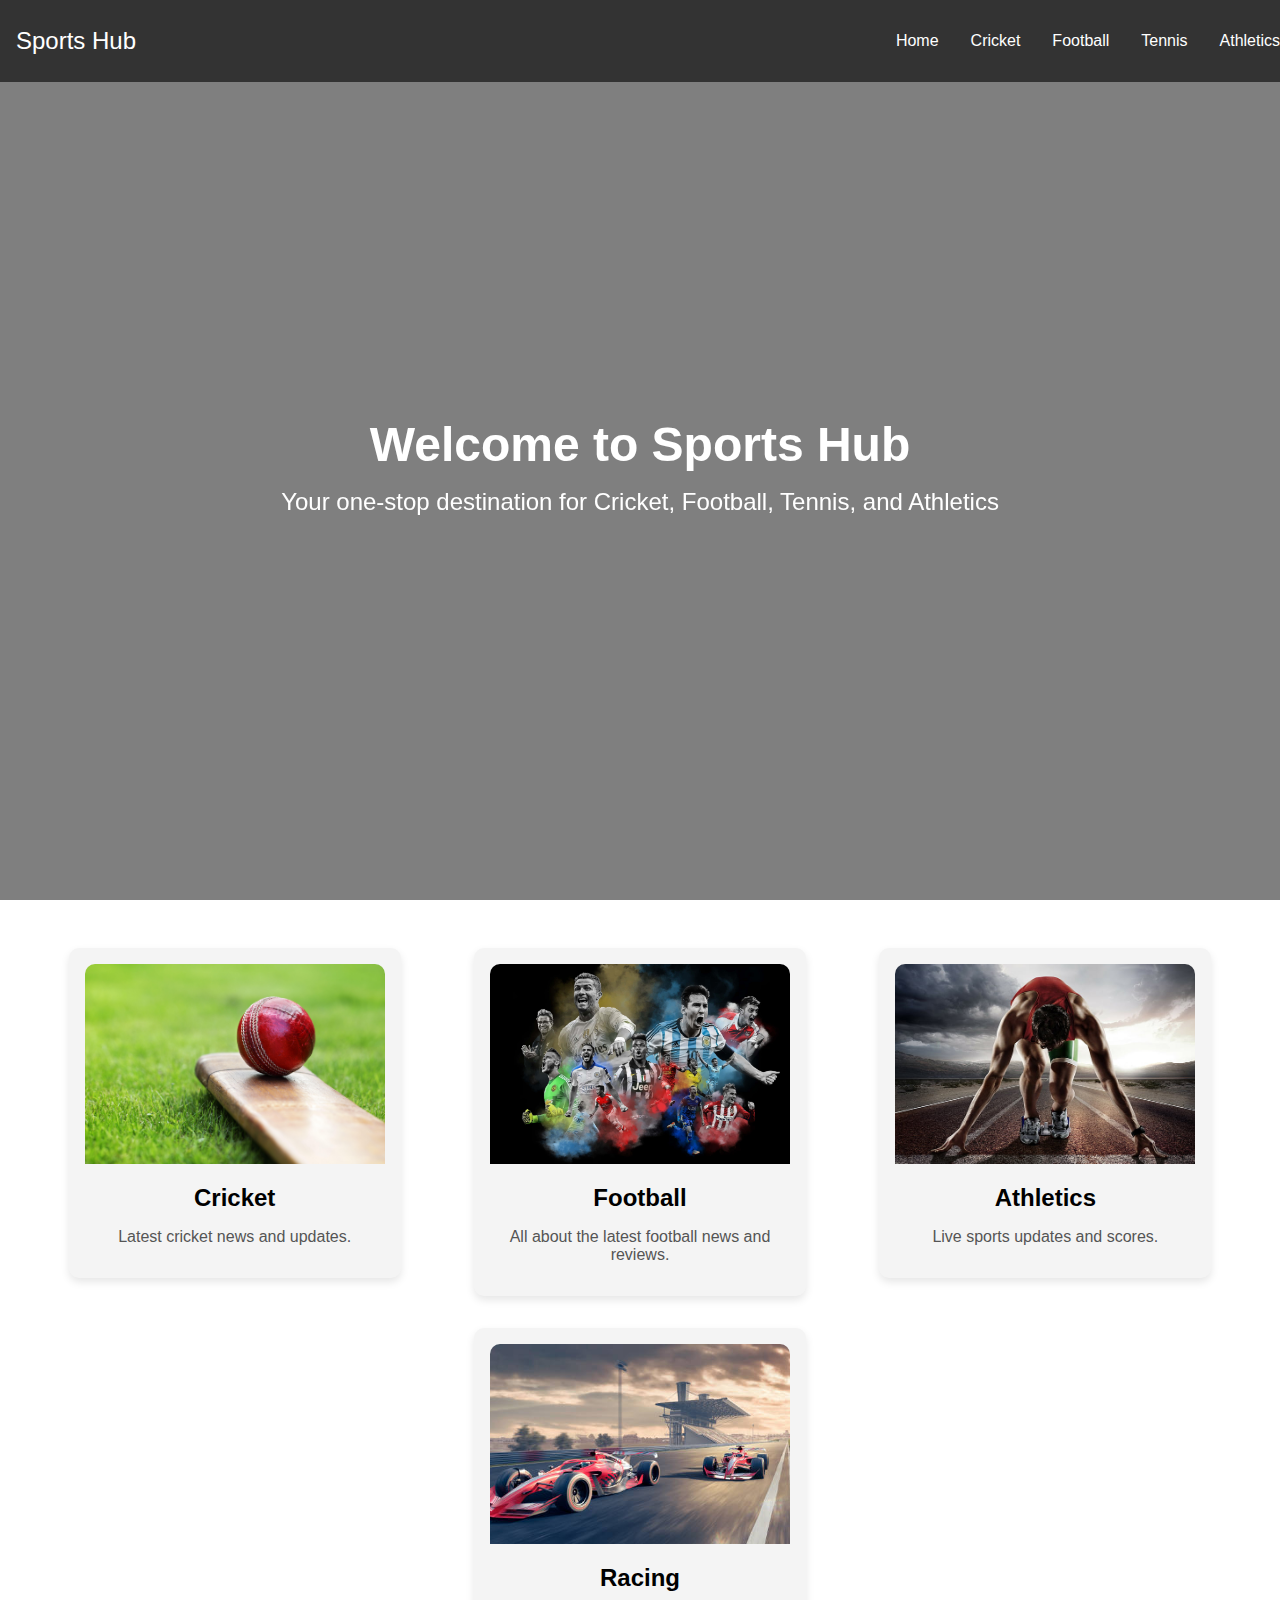
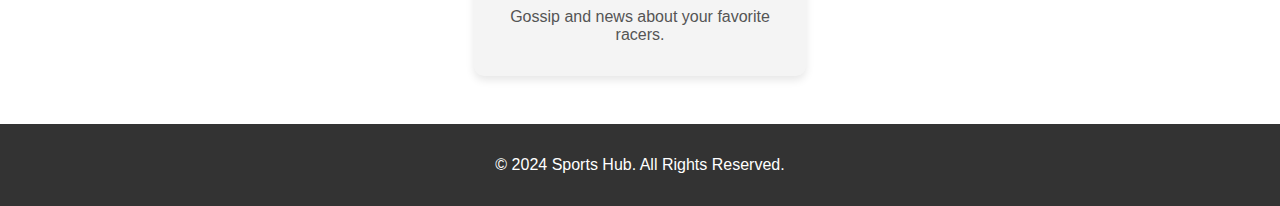
==== index.html @ f1164ae5 "Athletics part 1" ====
<!DOCTYPE html>
<html lang="en">
<head>
    <meta charset="UTF-8">
    <meta name="viewport" content="width=device-width, initial-scale=1.0">
    <title>Sports Hub</title>
    <style>
        /* General Styles */
        body, html {
            margin: 0;
            padding: 0;
            box-sizing: border-box;
            font-family: Arial, sans-serif;
            overflow-x: hidden;
        }

        /* Navigation Bar */
        .navbar {
            display: flex;
            justify-content: space-between;
            align-items: center;
            padding: 1rem;
            background-color: #333;
            position: fixed;
            width: 100%;
            top: 0;
            z-index: 1000;
        }

        .navbar .logo {
            color: #fff;
            font-size: 1.5rem;
        }

        .navbar .nav-links {
            list-style: none;
            display: flex;
        }

        .navbar .nav-links li {
            margin: 0 1rem;
        }

        .navbar .nav-links a {
            color: #fff;
            text-decoration: none;
        }

        .navbar .nav-links a:hover {
            text-decoration: underline;
        }

        /* Background Video Section */
        .video-section {
            position: relative;
            height: 100vh;
            overflow: hidden;
        }

        .video-section iframe {
            position: absolute;
            top: 50%;
            left: 50%;
            width: 100%;
            height: 100%;
            object-fit: cover;
            transform: translate(-50%, -50%);
            z-index: -1;
        }

        .video-overlay {
            position: absolute;
            top: 0;
            left: 0;
            width: 100%;
            height: 100%;
            background: rgba(0, 0, 0, 0.5);
            display: flex;
            flex-direction: column;
            justify-content: center;
            align-items: center;
            color: #fff;
            text-align: center;
        }

        .video-overlay h1 {
            font-size: 3rem;
            margin-bottom: 1rem;
        }

        .video-overlay p {
            font-size: 1.5rem;
            margin: 0;
        }

        /* Image Cards Section */
        .cards {
            display: flex;
            justify-content: space-around;
            padding: 2rem;
            flex-wrap: wrap;
            background: #fff;
        }

        .card {
            flex: 1;
            margin: 1rem;
            padding: 1rem;
            background: #f4f4f4;
            text-align: center;
            border-radius: 10px;
            max-width: 300px;
            box-shadow: 0 4px 8px rgba(0, 0, 0, 0.1);
        }

        .card img {
            width: 100%;
            height: 200px;
            object-fit: cover;
            border-radius: 10px 10px 0 0;
        }

        .card h2 {
            margin: 1rem 0;
        }

        .card p {
            color: #555;
        }

        .cards a {
            text-decoration: none;
            color: inherit;
        }

        /* Footer */
        footer {
            background-color: #333;
            color: #fff;
            text-align: center;
            padding: 1rem 0;
        }

        /* Responsive Design */
        @media (max-width: 768px) {
            .navbar .nav-links {
                flex-direction: column;
                display: none;
            }

            .navbar .nav-links.active {
                display: flex;
            }

            .cards {
                flex-direction: column;
            }

            .card {
                margin: 1rem 0;
            }
        }
    </style>
</head>
<body>
    <!-- Navigation Bar -->
    <nav class="navbar">
        <div class="logo">Sports Hub</div>
        <ul class="nav-links">
            <li><a href="index.html">Home</a></li>
            <li><a href="#">Cricket</a></li>
            <li><a href="#">Football</a></li>
            <li><a href="#">Tennis</a></li>
            <li><a href="#">Athletics</a></li>
        </ul>
    </nav>

    <!-- Background Video Section -->
    <div class="video-section">
        <iframe src="https://www.youtube.com/embed/L3374C3OyrY?autoplay=1&mute=1&loop=1&playlist=L3374C3OyrY&controls=0" frameborder="0" allow="autoplay; encrypted-media" allowfullscreen></iframe>
        <div class="video-overlay">
            <h1>Welcome to Sports Hub</h1>
            <p>Your one-stop destination for Cricket, Football, Tennis, and Athletics</p>
        </div>
    </div>

    <!-- Image Cards Section -->
    <section class="cards">
        <a href="cricket.html">
            <div class="card">
                <img src="images/cricket.jpeg" alt="Cricket">
                <h2>Cricket</h2>
                <p>Latest cricket news and updates.</p>
            </div>
        </a>
        <a href="football.html">
            <div class="card">
                <img src="images/football.jpeg" alt="Football">
                <h2>Football</h2>
                <p>All about the latest football news and reviews.</p>
            </div>
        </a>
        <a href="athletics.html">
            <div class="card">
                <img src="images/athlatics.jpeg" alt="Athletics">
                <h2>Athletics</h2>
                <p>Live sports updates and scores.</p>
            </div>
        </a>
        <a href="racing.html">
            <div class="card">
                <img src="images/race.jpeg" alt="Racing">
                <h2>Racing</h2>
                <p>Gossip and news about your favorite racers.</p>
            </div>
        </a>
    </section>

    <!-- Footer -->
    <footer>
        <p>&copy; 2024 Sports Hub. All Rights Reserved.</p>
    </footer>
</body>
</html>
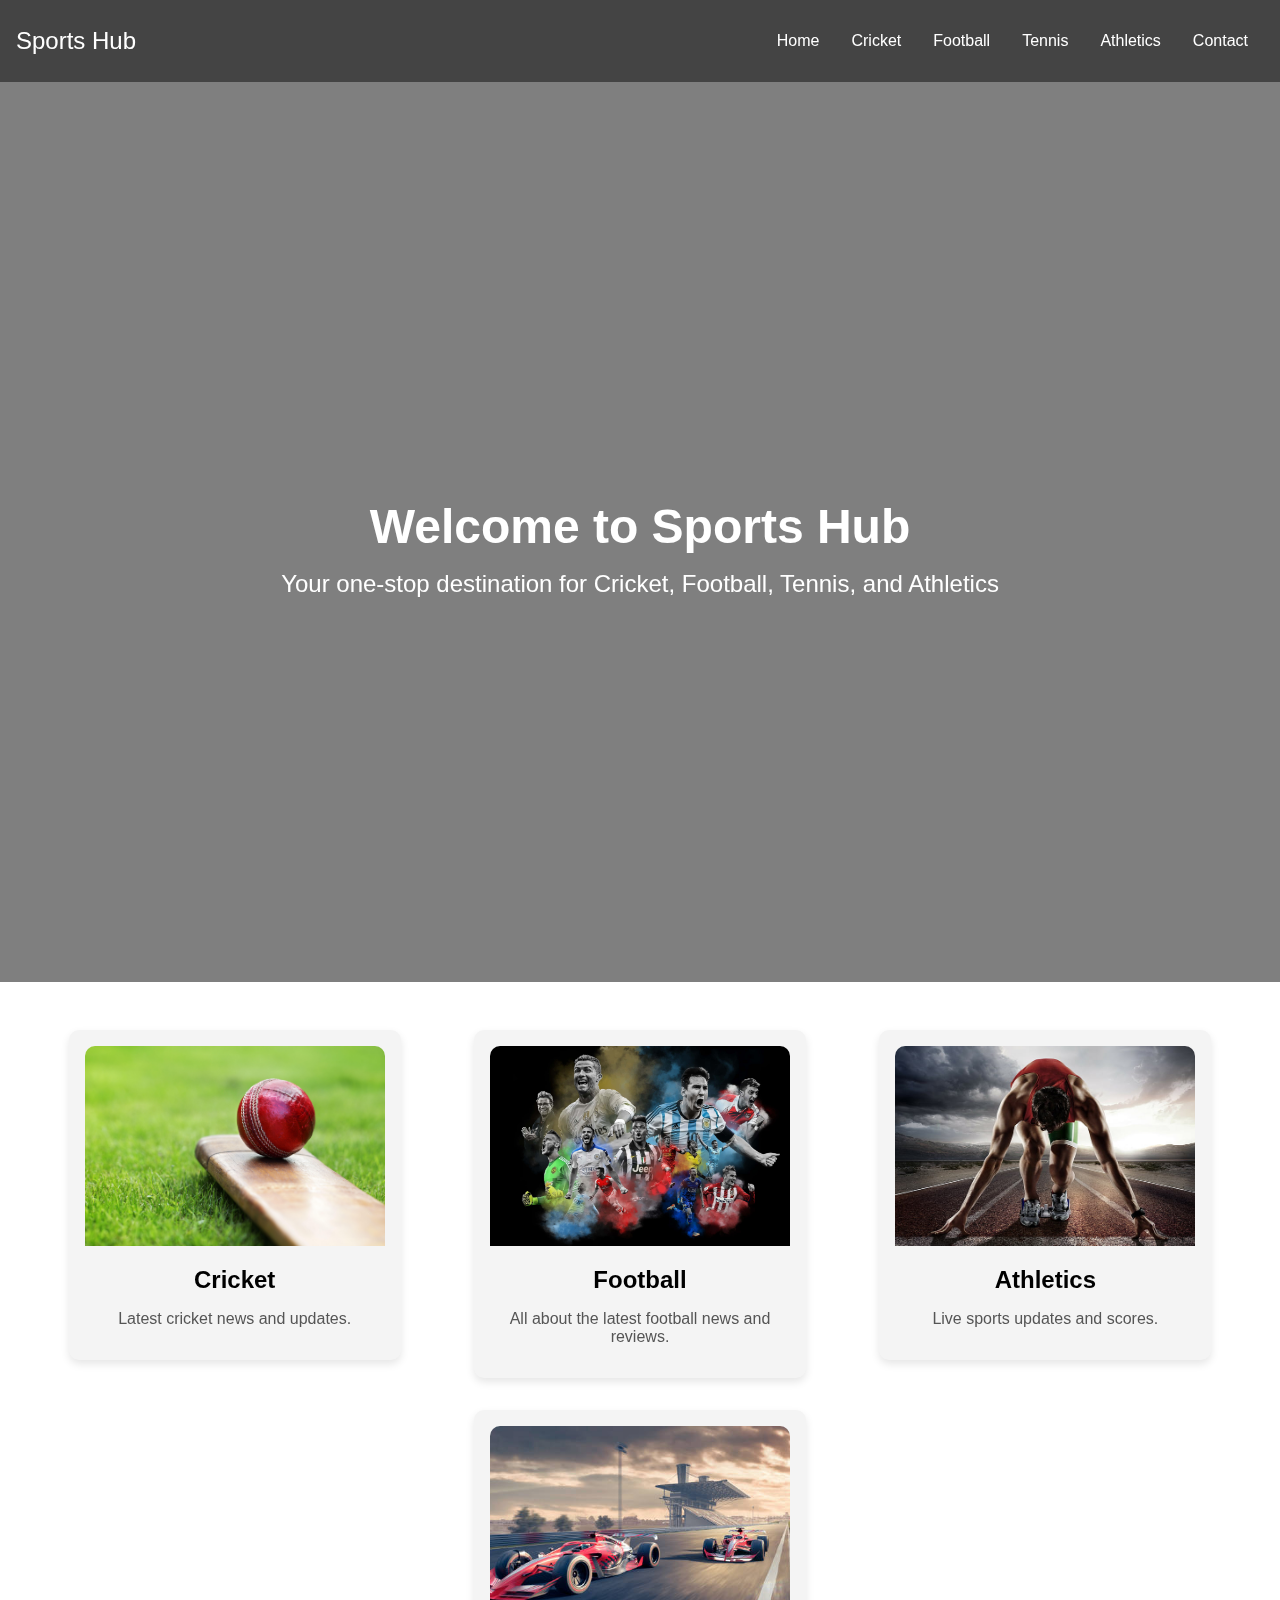
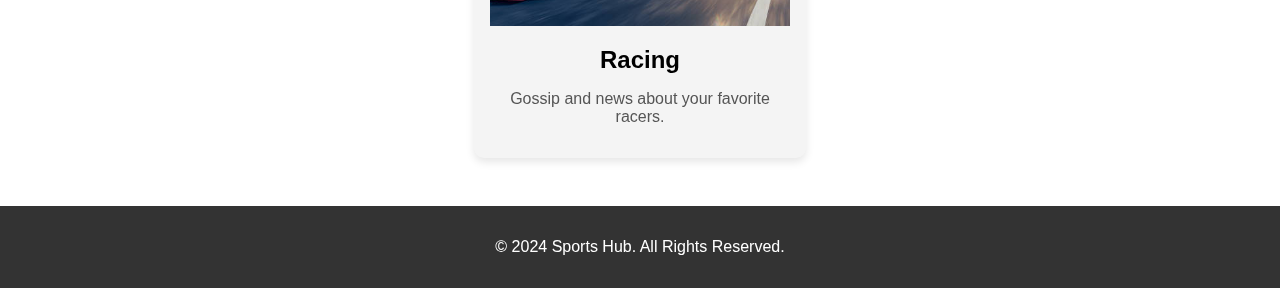
==== commit 1a7c2c7f: "contact page" ====
--- a/index.html
+++ b/index.html
@@ -20,11 +20,7 @@
             justify-content: space-between;
             align-items: center;
             padding: 1rem;
-            background-color: #333;
-            position: fixed;
-            width: 100%;
-            top: 0;
-            z-index: 1000;
+            background-color: #444;
         }
 
         .navbar .logo {
@@ -172,6 +168,7 @@
             <li><a href="#">Football</a></li>
             <li><a href="#">Tennis</a></li>
             <li><a href="#">Athletics</a></li>
+            <li><a href="contact.html">Contact</a></li>
         </ul>
     </nav>
 
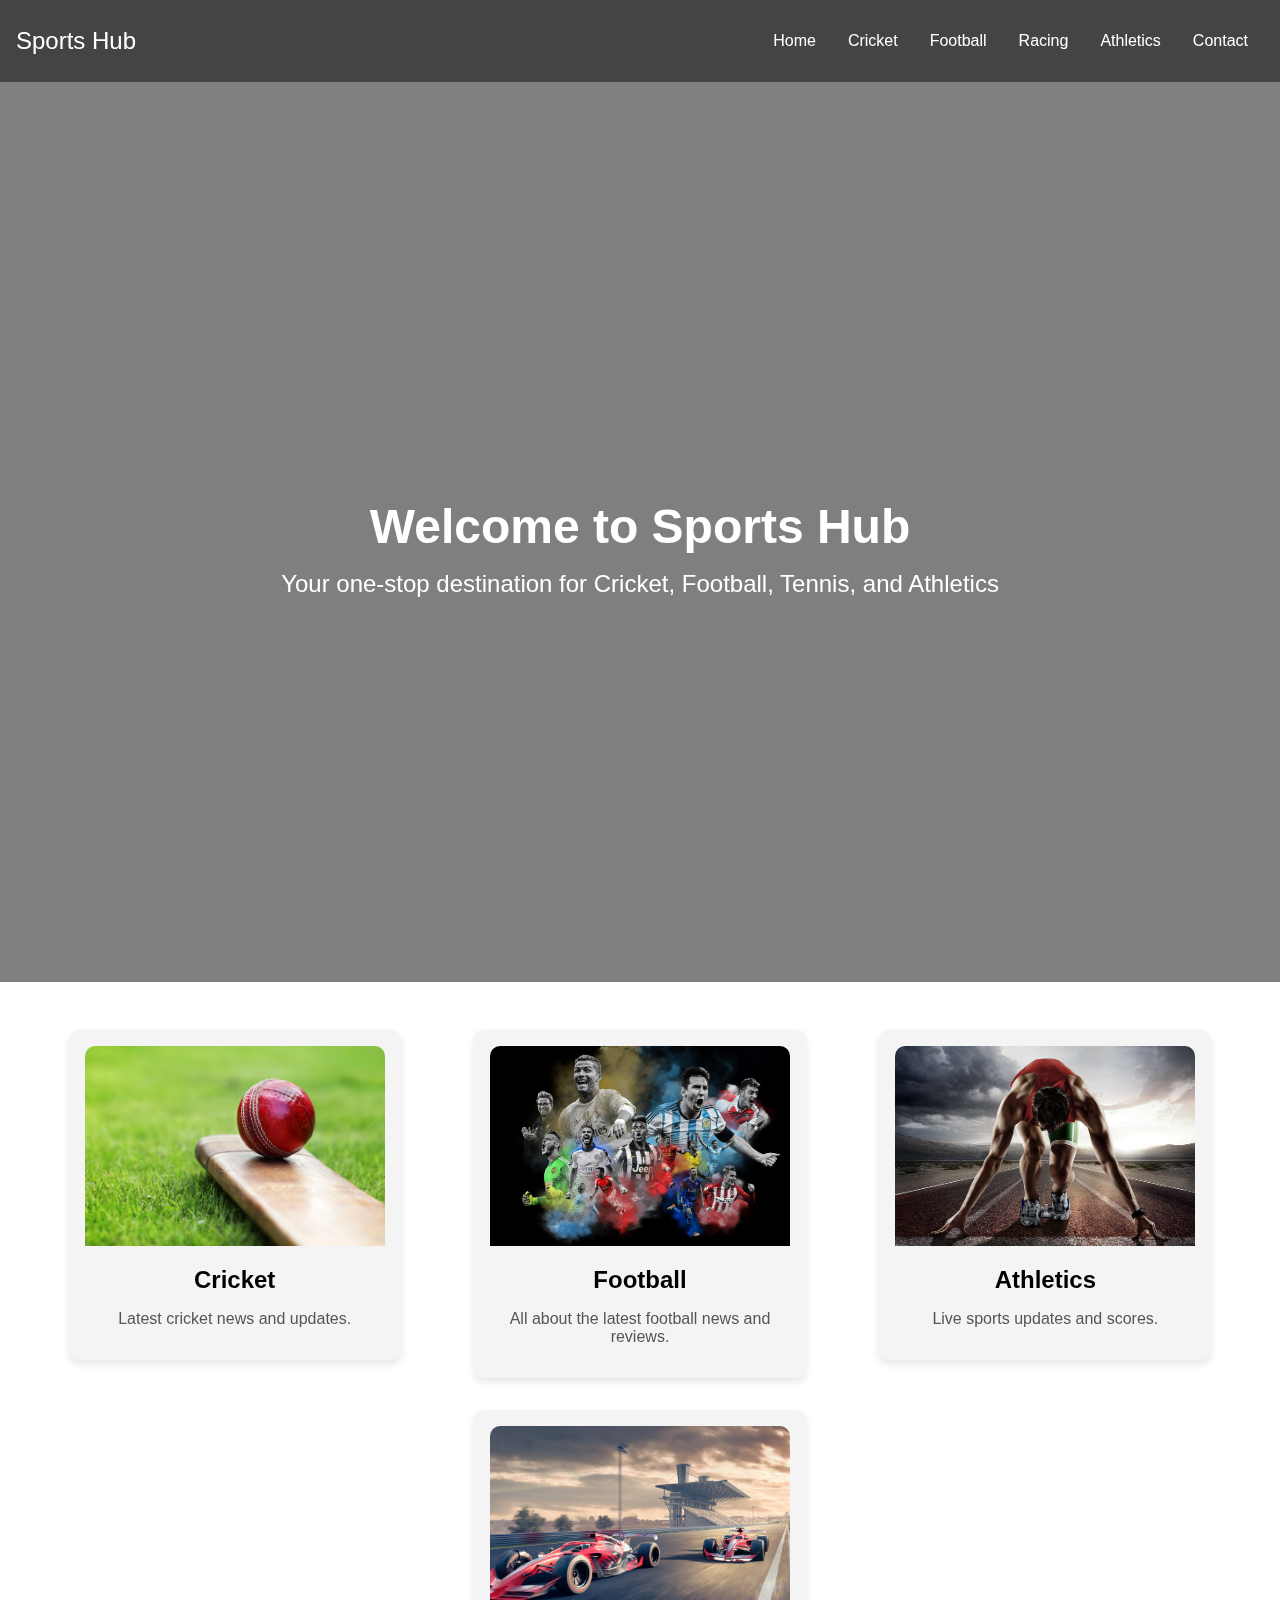
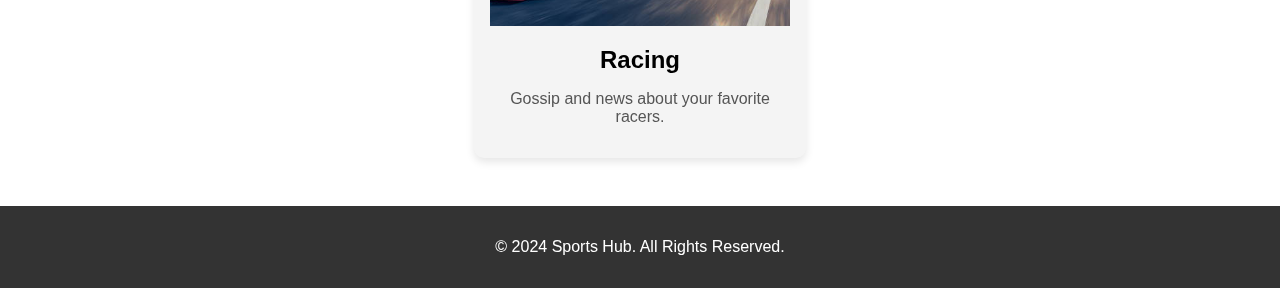
==== commit 27de9b31: "nisal part ok" ====
--- a/index.html
+++ b/index.html
@@ -164,10 +164,10 @@
         <div class="logo">Sports Hub</div>
         <ul class="nav-links">
             <li><a href="index.html">Home</a></li>
-            <li><a href="#">Cricket</a></li>
+            <li><a href="cricket.html">Cricket</a></li>
             <li><a href="#">Football</a></li>
-            <li><a href="#">Tennis</a></li>
-            <li><a href="#">Athletics</a></li>
+            <li><a href="racing.html">Racing</a></li>
+            <li><a href="athletics.html">Athletics</a></li>
             <li><a href="contact.html">Contact</a></li>
         </ul>
     </nav>
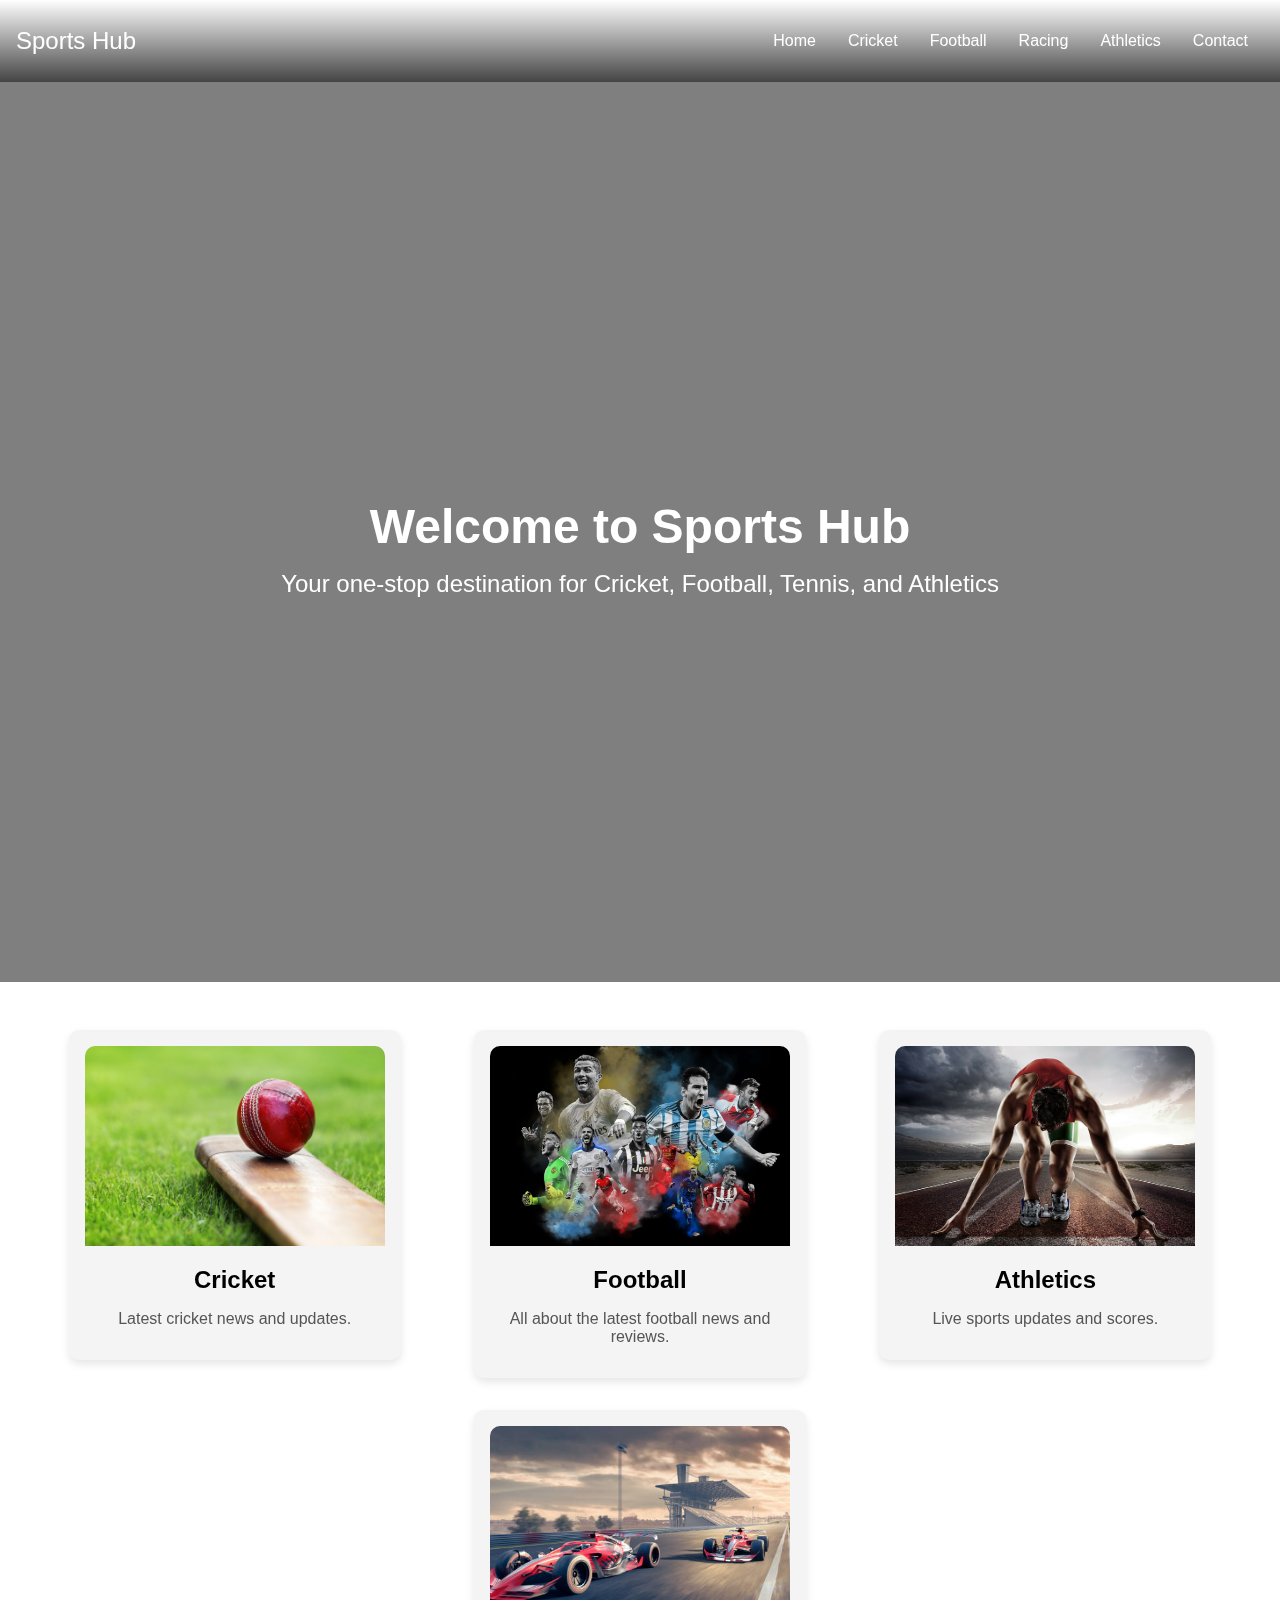
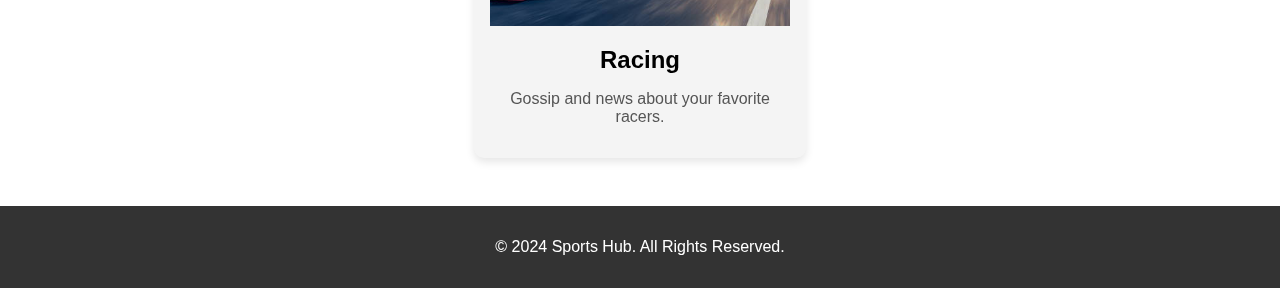
==== commit e82ee295: "athalatics ok.." ====
--- a/index.html
+++ b/index.html
@@ -20,7 +20,7 @@
             justify-content: space-between;
             align-items: center;
             padding: 1rem;
-            background-color: #444;
+            background: linear-gradient(to bottom, #ffffff 0%, #444 100%);
         }
 
         .navbar .logo {
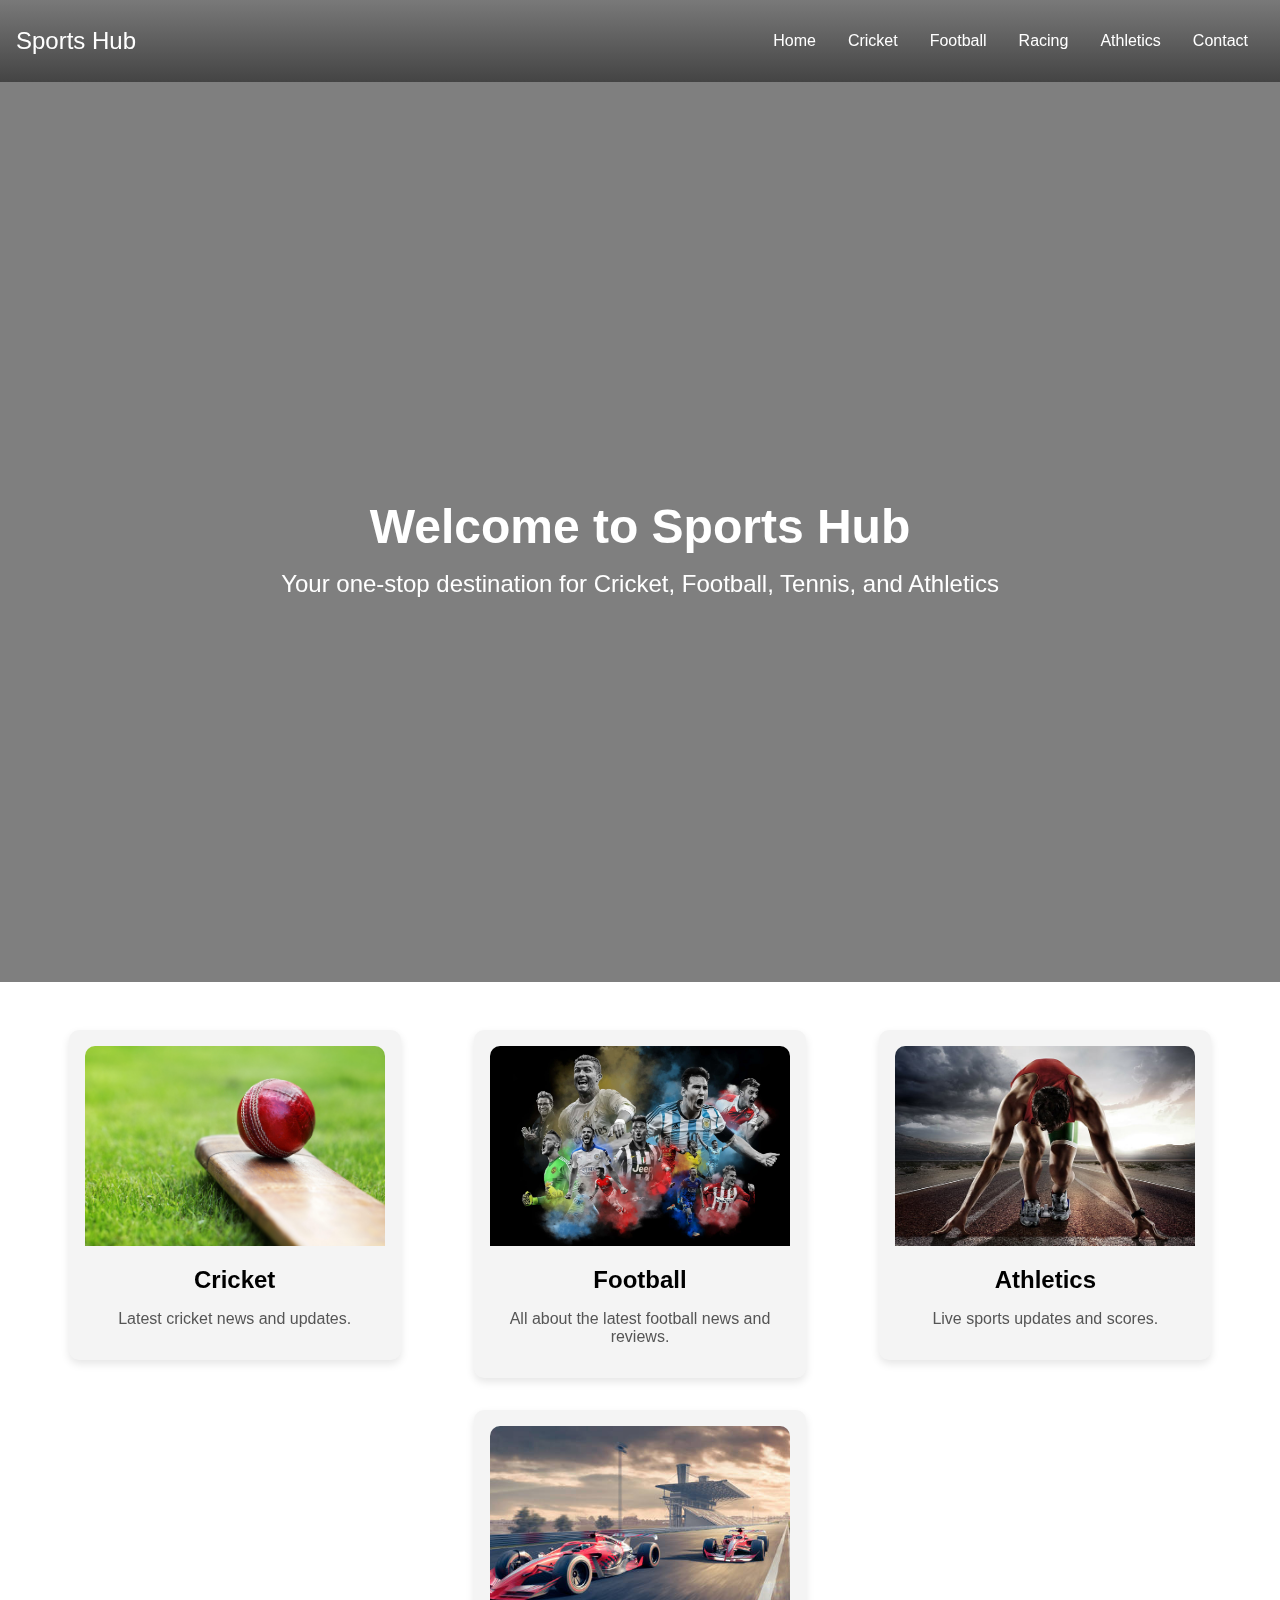
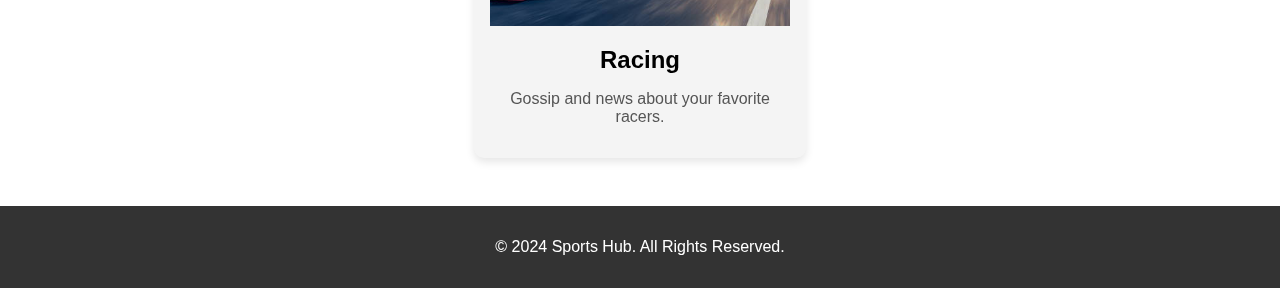
==== commit efc54a66: "final first part" ====
--- a/index.html
+++ b/index.html
@@ -4,6 +4,7 @@
     <meta charset="UTF-8">
     <meta name="viewport" content="width=device-width, initial-scale=1.0">
     <title>Sports Hub</title>
+    <link rel="stylesheet" href="navbar.css">
     <style>
         /* General Styles */
         body, html {
@@ -15,36 +16,7 @@
         }
 
         /* Navigation Bar */
-        .navbar {
-            display: flex;
-            justify-content: space-between;
-            align-items: center;
-            padding: 1rem;
-            background: linear-gradient(to bottom, #ffffff 0%, #444 100%);
-        }
-
-        .navbar .logo {
-            color: #fff;
-            font-size: 1.5rem;
-        }
-
-        .navbar .nav-links {
-            list-style: none;
-            display: flex;
-        }
-
-        .navbar .nav-links li {
-            margin: 0 1rem;
-        }
-
-        .navbar .nav-links a {
-            color: #fff;
-            text-decoration: none;
-        }
-
-        .navbar .nav-links a:hover {
-            text-decoration: underline;
-        }
+        
 
         /* Background Video Section */
         .video-section {
@@ -160,12 +132,12 @@
 </head>
 <body>
     <!-- Navigation Bar -->
-    <nav class="navbar">
+    <nav class="navbarh">
         <div class="logo">Sports Hub</div>
         <ul class="nav-links">
             <li><a href="index.html">Home</a></li>
             <li><a href="cricket.html">Cricket</a></li>
-            <li><a href="#">Football</a></li>
+            <li><a href="football.html">Football</a></li>
             <li><a href="racing.html">Racing</a></li>
             <li><a href="athletics.html">Athletics</a></li>
             <li><a href="contact.html">Contact</a></li>
--- a/navbar.css
+++ b/navbar.css
@@ -0,0 +1,31 @@
+/* Navigation Bar */
+        .navbarh {
+            display: flex;
+            justify-content: space-between;
+            align-items: center;
+            padding: 1rem;
+            background: linear-gradient(to bottom, #797979 0%, #444 100%);
+        }
+
+        .navbarh .logo {
+            color: #fff;
+            font-size: 1.5rem;
+        }
+
+        .navbarh .nav-links {
+            list-style: none;
+            display: flex;
+        }
+
+        .navbarh .nav-links li {
+            margin: 0 1rem;
+        }
+
+        .navbarh .nav-links a {
+            color: #fff;
+            text-decoration: none;
+        }
+
+        .navbarh .nav-links a:hover {
+            text-decoration: underline;
+        }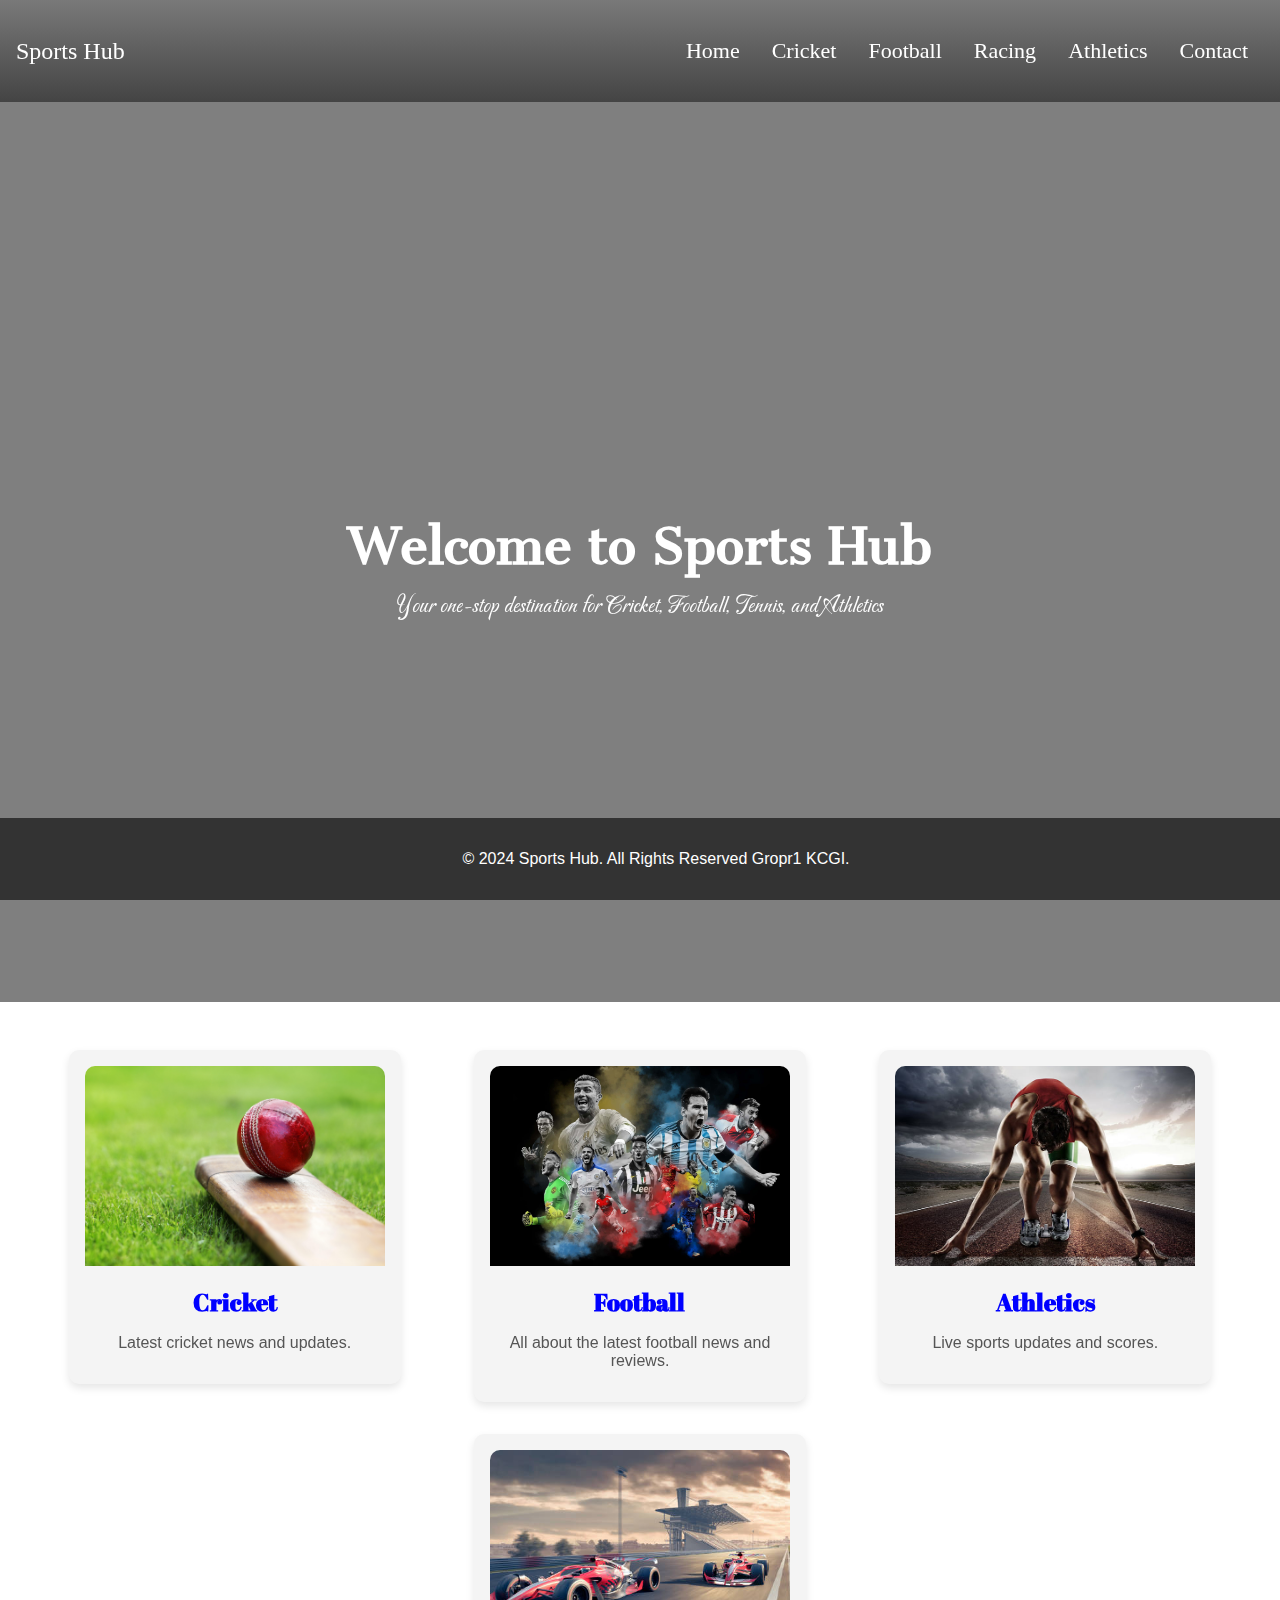
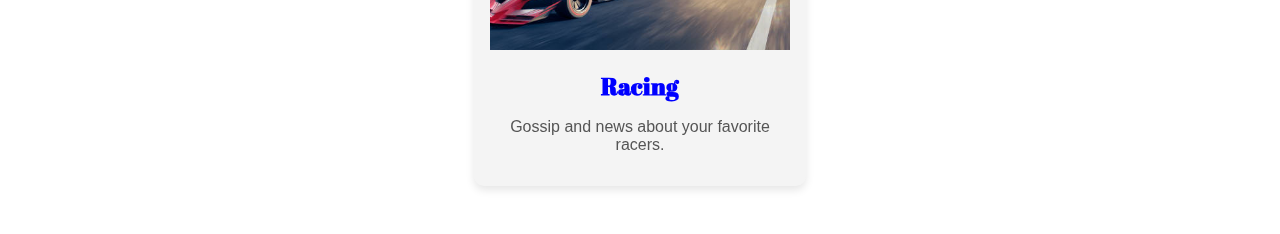
==== commit 11239c14: "final" ====
--- a/index.html
+++ b/index.html
@@ -5,6 +5,9 @@
     <meta name="viewport" content="width=device-width, initial-scale=1.0">
     <title>Sports Hub</title>
     <link rel="stylesheet" href="navbar.css">
+    <link href='https://fonts.googleapis.com/css?family=Abril Fatface' rel='stylesheet'>
+    <link href='https://fonts.googleapis.com/css?family=Cantata One' rel='stylesheet'>
+    <link href='https://fonts.googleapis.com/css?family=Carattere' rel='stylesheet'>
     <style>
         /* General Styles */
         body, html {
@@ -54,13 +57,28 @@
         .video-overlay h1 {
             font-size: 3rem;
             margin-bottom: 1rem;
+            font-family: 'Cantata One';
+            animation-name: fontstyle;
+            animation-duration: 4s;
+            animation-iteration-count: infinite;
         }
 
         .video-overlay p {
             font-size: 1.5rem;
             margin: 0;
-        }
-
+            font-family: 'Carattere';
+            
+            animation-duration: 4s;
+            animation-iteration-count: infinite;
+            
+            animation: fade 3s ease-in-out infinite;
+        }
+
+
+        @keyframes fontstyle {
+            from {color: red;}
+            to {color: yellow;}
+        }
         /* Image Cards Section */
         .cards {
             display: flex;
@@ -90,6 +108,8 @@
 
         .card h2 {
             margin: 1rem 0;
+            color: blue;
+            font-family: 'Abril Fatface';
         }
 
         .card p {
@@ -106,18 +126,32 @@
             background-color: #333;
             color: #fff;
             text-align: center;
-            padding: 1rem 0;
-        }
-
-        /* Responsive Design */
-        @media (max-width: 768px) {
-            .navbar .nav-links {
-                flex-direction: column;
+            padding: 1rem;
+            position: fixed;
+            width: 100%;
+            bottom: 0;
+        }
+        @keyframes fade {
+            from {
+                opacity: 0;
+            }
+            to {
+                opacity: 1;
+            }
+        }
+
+         /* Responsive Design */
+         @media (max-width: 768px) {
+            .navbarh .nav-links {
                 display: none;
             }
 
-            .navbar .nav-links.active {
+            .navbarh .nav-links.active {
                 display: flex;
+            }
+
+            .navbarh .hamburger {
+                display: block;
             }
 
             .cards {
@@ -128,12 +162,15 @@
                 margin: 1rem 0;
             }
         }
+
+
     </style>
 </head>
 <body>
     <!-- Navigation Bar -->
     <nav class="navbarh">
         <div class="logo">Sports Hub</div>
+        
         <ul class="nav-links">
             <li><a href="index.html">Home</a></li>
             <li><a href="cricket.html">Cricket</a></li>
@@ -187,7 +224,7 @@
 
     <!-- Footer -->
     <footer>
-        <p>&copy; 2024 Sports Hub. All Rights Reserved.</p>
+        <p>&copy; 2024 Sports Hub. All Rights Reserved Gropr1 KCGI.</p>
     </footer>
 </body>
 </html>
--- a/navbar.css
+++ b/navbar.css
@@ -1,31 +1,78 @@
 /* Navigation Bar */
-        .navbarh {
-            display: flex;
-            justify-content: space-between;
-            align-items: center;
-            padding: 1rem;
-            background: linear-gradient(to bottom, #797979 0%, #444 100%);
-        }
+.navbarh {
+    display: flex;
+    justify-content: space-between;
+    align-items: center;
+    padding: 1rem;
+    background: linear-gradient(to bottom, #797979 0%, #444 100%);
+    font-family: 'Bodoni Moda';
+    font-size: 22px;
+    /* position: relative; */
+}
 
-        .navbarh .logo {
-            color: #fff;
-            font-size: 1.5rem;
-        }
+.navbarh .logo {
+    color: #fff;
+    font-size: 1.5rem;
+}
 
-        .navbarh .nav-links {
-            list-style: none;
-            display: flex;
-        }
+.navbarh .nav-links {
+    list-style: none;
+    display: flex;
+}
 
-        .navbarh .nav-links li {
-            margin: 0 1rem;
-        }
+.navbarh .nav-links li {
+    margin: 0 1rem;
+}
 
-        .navbarh .nav-links a {
-            color: #fff;
-            text-decoration: none;
-        }
+.navbarh .nav-links a {
+    color: #fff;
+    text-decoration: none;
+}
 
-        .navbarh .nav-links a:hover {
-            text-decoration: underline;
-        }+.navbarh .nav-links a:hover {
+    color: rgb(255, 0, 0);
+    font-size: x-large;
+}
+
+/* Responsive Styles */
+@media (max-width: 768px) {
+    .navbarh {
+        flex-direction: column;
+        align-items: flex-start;
+    }
+
+    .navbarh .nav-links {
+        flex-direction: column;
+        width: 100%;
+        display: none; /* Hide nav links by default */
+    }
+
+    .navbarh .nav-links.show {
+        display: flex; /* Show nav links when toggle button is clicked */
+    }
+
+    .navbarh .nav-links li {
+        margin: 0.5rem 0;
+        width: 100%;
+        text-align: left;
+    }
+
+    .navbarh .nav-links a {
+        display: block;
+        width: 100%;
+        padding: 0.5rem 1rem;
+    }
+
+    .navbarh .menu-toggle {
+        display: block;
+        cursor: pointer;
+        color: #fff;
+        font-size: 1.5rem;
+        margin: 0 1rem; /* Add margin for spacing */
+    }
+}
+
+/* Hide menu toggle by default */
+.navbarh .menu-toggle {
+    /* display: none; */
+}
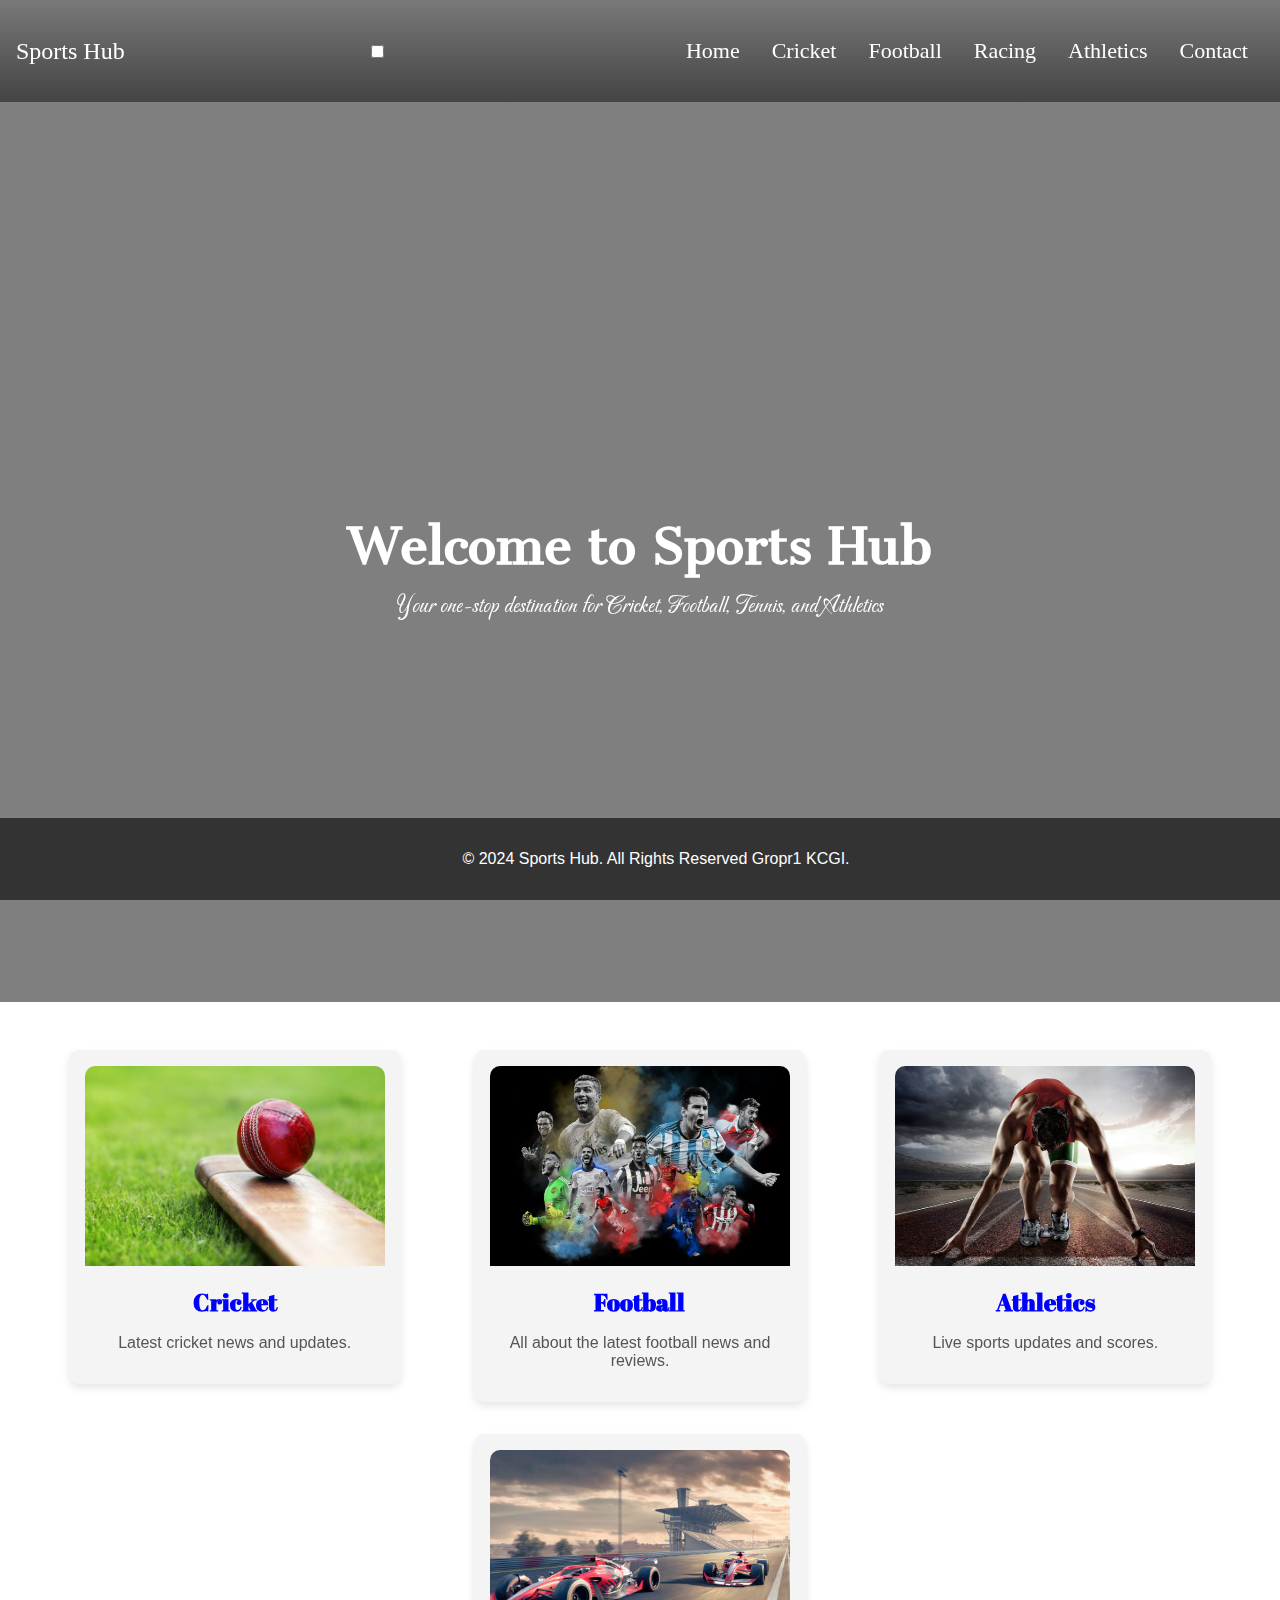
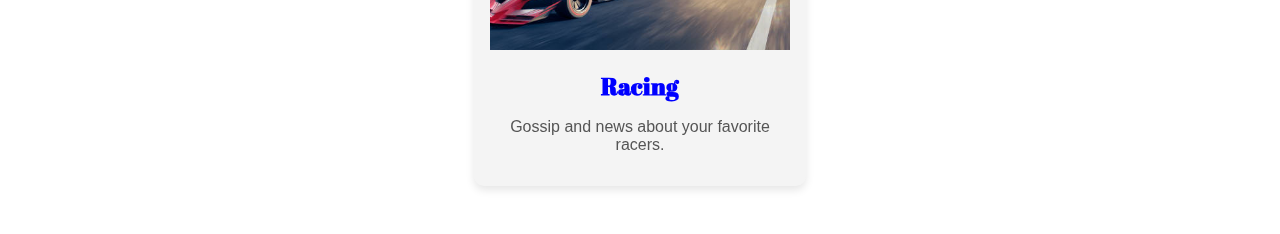
==== commit 4a2bfe83: "final responsive" ====
--- a/index.html
+++ b/index.html
@@ -18,7 +18,7 @@
             overflow-x: hidden;
         }
 
-        /* Navigation Bar */
+       
         
 
         /* Background Video Section */
@@ -141,7 +141,7 @@
         }
 
          /* Responsive Design */
-         @media (max-width: 768px) {
+         @media (max-width: 508px) {
             .navbarh .nav-links {
                 display: none;
             }
@@ -162,16 +162,37 @@
                 margin: 1rem 0;
             }
         }
+
+        /* @media (max-width: 768px) {
+    .navbarh .menu-toggle {
+        display: block;
+    }
+} */
 
 
     </style>
 </head>
 <body>
     <!-- Navigation Bar -->
-    <nav class="navbarh">
-        <div class="logo">Sports Hub</div>
         
-        <ul class="nav-links">
+        <nav class="navbarh">
+            <div class="logo">Sports Hub</div>
+            <div class="menu-toggle">
+                <input type="checkbox" id="menu-toggle-checkbox">
+                <span></span>
+                <span></span>
+                <span></span>
+            </div>
+            <ul class="nav-links">
+                <li><a href="index.html">Home</a></li>
+                <li><a href="cricket.html">Cricket</a></li>
+                <li><a href="football.html">Football</a></li>
+                <li><a href="racing.html">Racing</a></li>
+                <li><a href="athletics.html">Athletics</a></li>
+                <li><a href="contact.html">Contact</a></li>
+            </ul>
+        </nav>
+        <ul class="dropdown-nav">
             <li><a href="index.html">Home</a></li>
             <li><a href="cricket.html">Cricket</a></li>
             <li><a href="football.html">Football</a></li>
@@ -179,7 +200,8 @@
             <li><a href="athletics.html">Athletics</a></li>
             <li><a href="contact.html">Contact</a></li>
         </ul>
-    </nav>
+    
+    
 
     <!-- Background Video Section -->
     <div class="video-section">
--- a/navbar.css
+++ b/navbar.css
@@ -1,4 +1,3 @@
-/* Navigation Bar */
 .navbarh {
     display: flex;
     justify-content: space-between;
@@ -7,7 +6,6 @@
     background: linear-gradient(to bottom, #797979 0%, #444 100%);
     font-family: 'Bodoni Moda';
     font-size: 22px;
-    /* position: relative; */
 }
 
 .navbarh .logo {
@@ -35,44 +33,55 @@
 }
 
 /* Responsive Styles */
-@media (max-width: 768px) {
+@media (max-width: 768px) and (min-width: 500px) {
     .navbarh {
-        flex-direction: column;
-        align-items: flex-start;
+        display: none; /* Hide navbar between 500-768px */
     }
 
-    .navbarh .nav-links {
-        flex-direction: column;
+    .dropdown-nav {
+        display: block; /* Show dropdown list between 500-768px */
+        list-style: none;
+        padding: 0;
+        margin: 0;
+        background: linear-gradient(to bottom, #797979 0%, #444 100%);
+        font-family: 'Bodoni Moda';
+        font-size: 22px;
         width: 100%;
-        display: none; /* Hide nav links by default */
+        text-align: center;
     }
 
-    .navbarh .nav-links.show {
-        display: flex; /* Show nav links when toggle button is clicked */
+    .dropdown-nav li {
+        margin: 0.5rem 0;
     }
 
-    .navbarh .nav-links li {
-        margin: 0.5rem 0;
-        width: 100%;
-        text-align: left;
+    .dropdown-nav a {
+        color: #fff;
+        text-decoration: none;
+        display: block;
+        padding: 0.5rem 0;
     }
 
-    .navbarh .nav-links a {
-        display: block;
-        width: 100%;
-        padding: 0.5rem 1rem;
-    }
-
-    .navbarh .menu-toggle {
-        display: block;
-        cursor: pointer;
-        color: #fff;
-        font-size: 1.5rem;
-        margin: 0 1rem; /* Add margin for spacing */
+    .dropdown-nav a:hover {
+        color: rgb(255, 0, 0);
     }
 }
 
-/* Hide menu toggle by default */
-.navbarh .menu-toggle {
-    /* display: none; */
+@media (max-width: 499px) {
+    .dropdown-nav {
+        display: none; /* Hide dropdown list below 500px */
+    }
+
+    .navbarh {
+        display: flex; /* Show navbar below 500px */
+    }
 }
+
+@media (min-width: 769px) {
+    .dropdown-nav {
+        display: none; /* Hide dropdown list above 768px */
+    }
+
+    .navbarh {
+        display: flex; /* Show navbar above 768px */
+    }
+}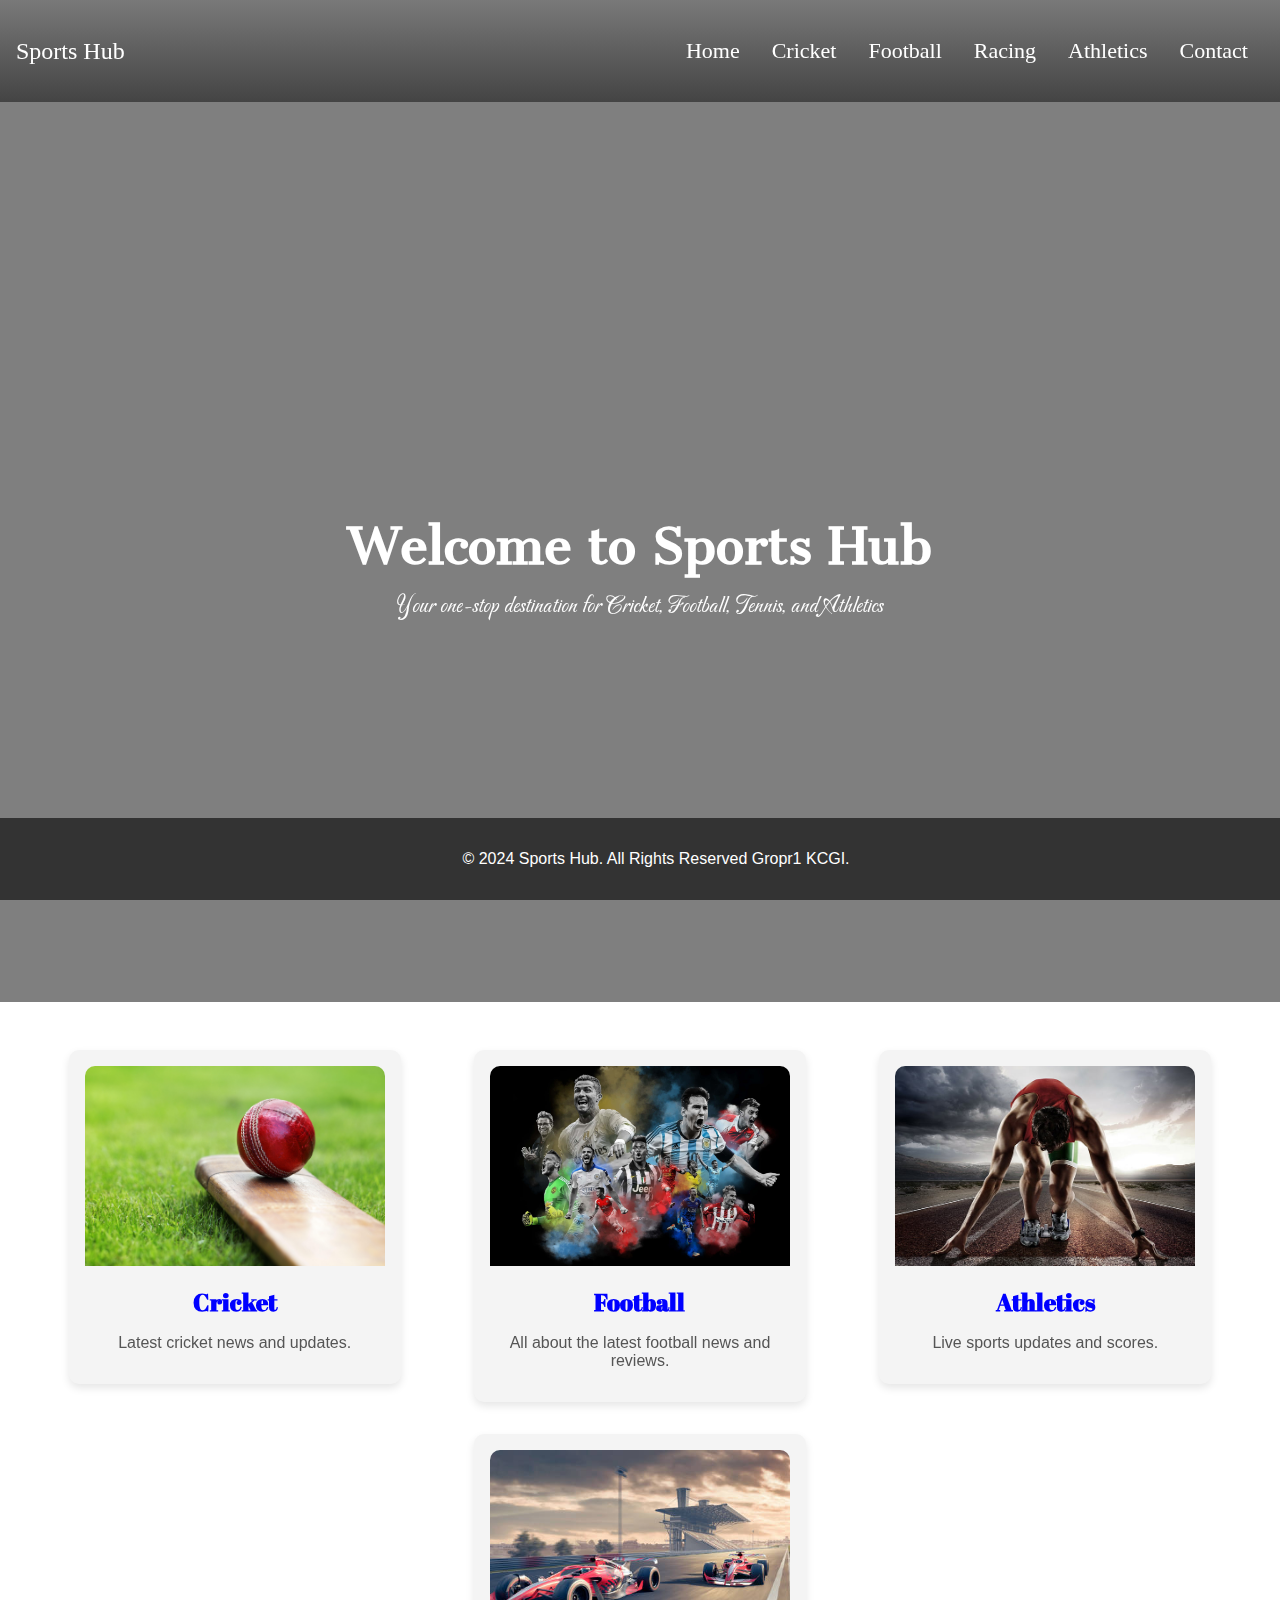
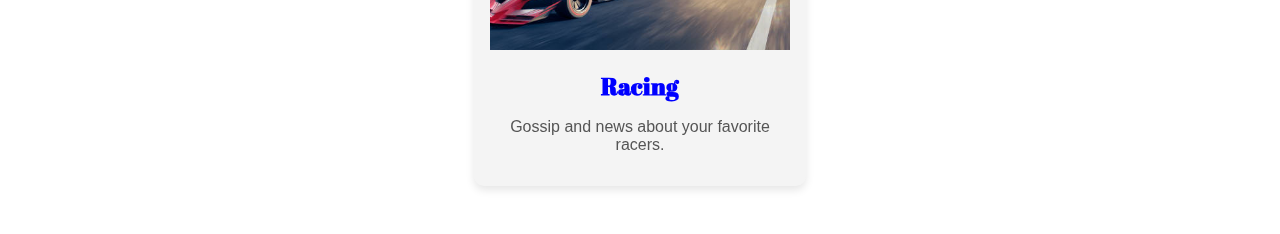
==== commit 178c5a3e: "final" ====
--- a/index.html
+++ b/index.html
@@ -74,6 +74,12 @@
             animation: fade 3s ease-in-out infinite;
         }
 
+        .card :hover{
+            transform: scale(1.05);
+            box-shadow: 0 8px 16px rgba(0, 0, 0, 0.2);
+
+        }
+
 
         @keyframes fontstyle {
             from {color: red;}
@@ -178,7 +184,6 @@
         <nav class="navbarh">
             <div class="logo">Sports Hub</div>
             <div class="menu-toggle">
-                <input type="checkbox" id="menu-toggle-checkbox">
                 <span></span>
                 <span></span>
                 <span></span>
@@ -214,12 +219,14 @@
 
     <!-- Image Cards Section -->
     <section class="cards">
+        
         <a href="cricket.html">
             <div class="card">
                 <img src="images/cricket.jpeg" alt="Cricket">
                 <h2>Cricket</h2>
                 <p>Latest cricket news and updates.</p>
             </div>
+        
         </a>
         <a href="football.html">
             <div class="card">
